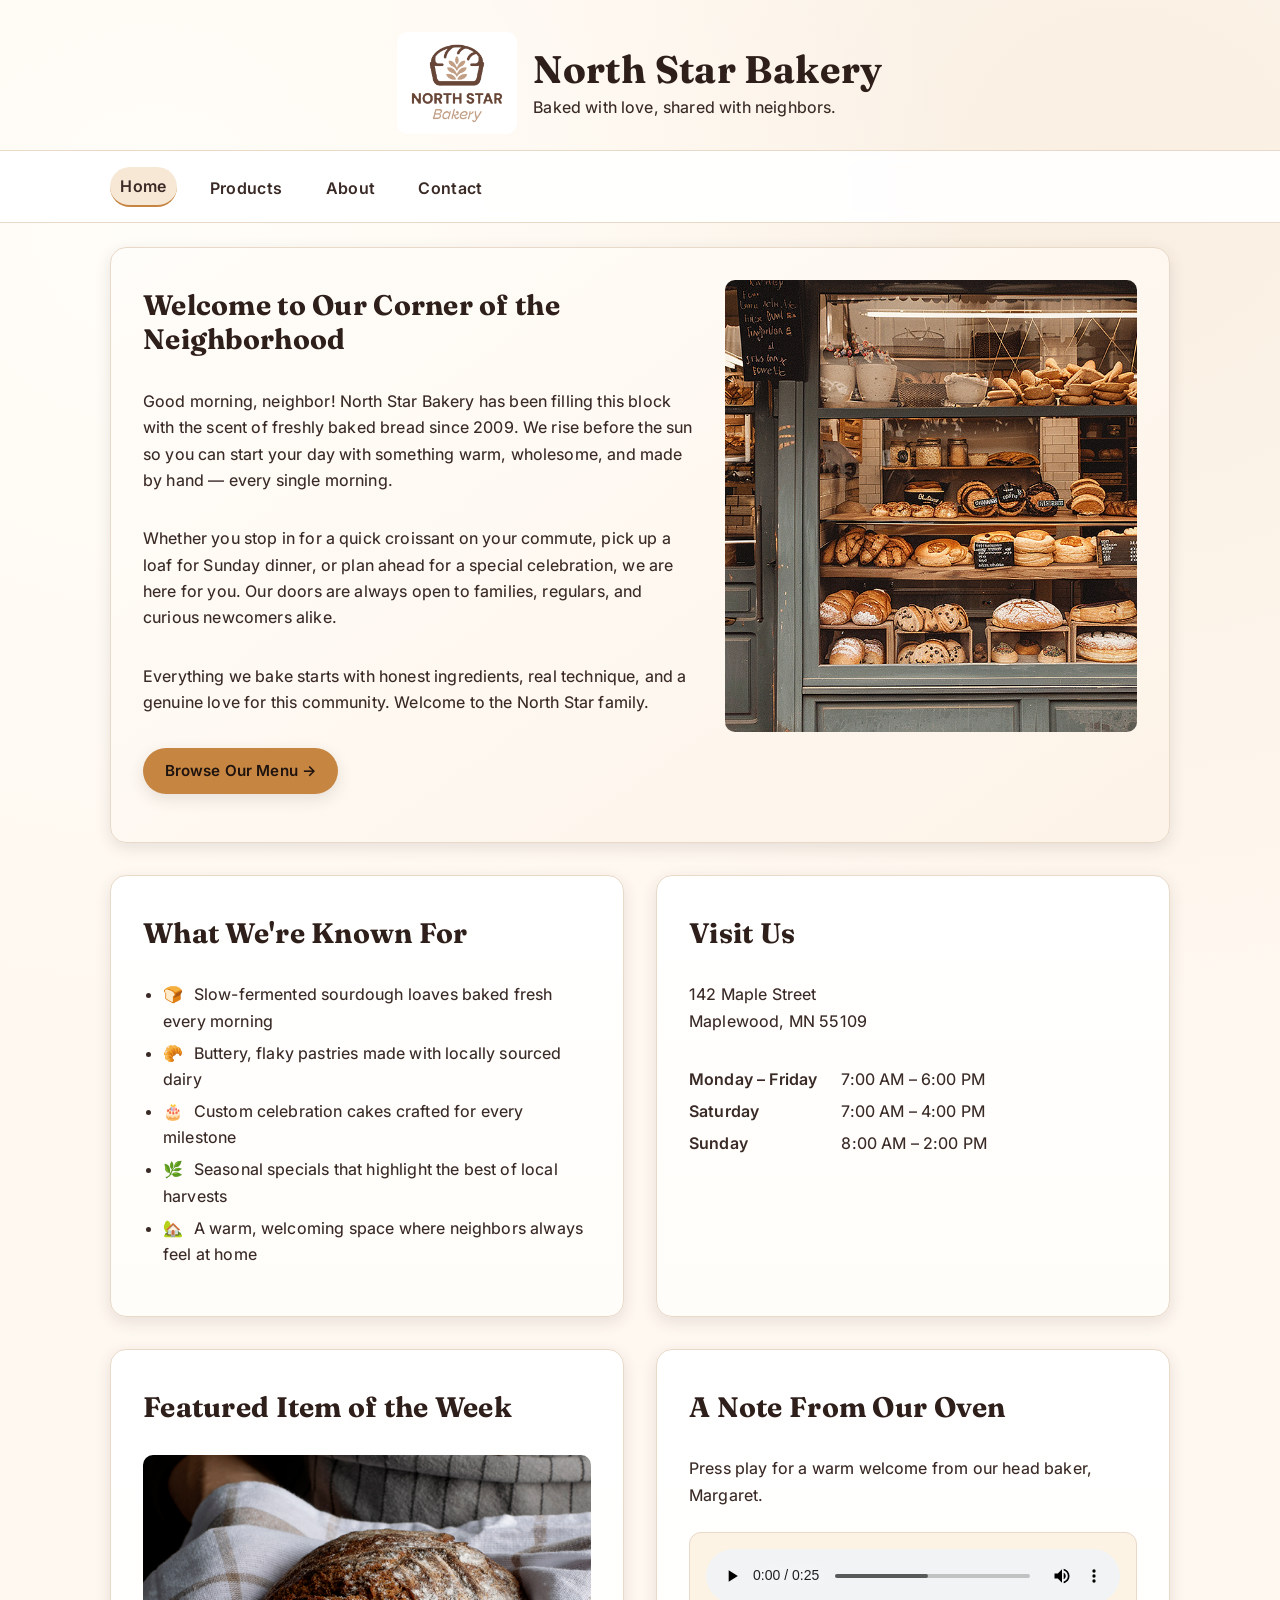
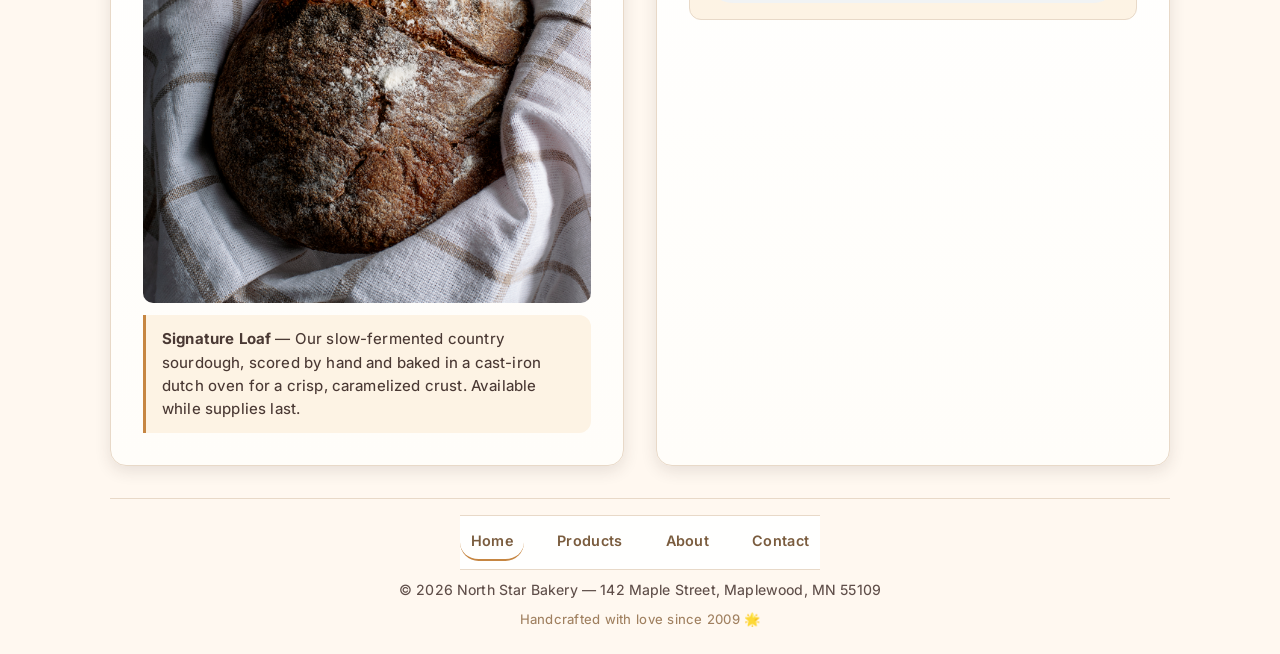
==== index.html @ 098cd8d0 "First commit." ====
<!DOCTYPE html>
<html lang="en">
<head>
  <meta charset="UTF-8">
  <meta name="viewport" content="width=device-width, initial-scale=1.0">
  <title>North Star Bakery</title>
  <meta name="description" content="North Star Bakery — handcrafted breads, pastries, and custom cakes baked fresh daily in Maplewood, MN. Order online or visit us at 142 Maple Street.">
  <link rel="stylesheet" href="css/index.css">
</head>
<body>

  <a class="skip-link" href="#main-content">Skip to main content</a>

  <header>
    <img src="Bakery_c/bakery-logo_c.png" alt="North Star Bakery logo" width="120">
    <div class="brand-block">
      <h1>North Star Bakery</h1>
      <p class="header-tagline">Baked with love, shared with neighbors.</p>
    </div>
  </header>

  <nav aria-label="Primary">
    <ul>
      <li><a href="index.html" aria-current="page">Home</a></li>
      <li><a href="products.html">Products</a></li>
      <li><a href="about.html">About</a></li>
      <li><a href="contact.html">Contact</a></li>
    </ul>
  </nav>

  <main class="home-main" id="main-content">

    <section>
      <h2>Welcome to Our Corner of the Neighborhood</h2>
      <img src="Bakery_c/bakery-storefront_c.png" alt="North Star Bakery storefront">
      <p>
        Good morning, neighbor! North Star Bakery has been filling this block with the scent of
        freshly baked bread since 2009. We rise before the sun so you can start your day with
        something warm, wholesome, and made by hand — every single morning.
      </p>
      <p>
        Whether you stop in for a quick croissant on your commute, pick up a loaf for Sunday dinner,
        or plan ahead for a special celebration, we are here for you. Our doors are always open to
        families, regulars, and curious newcomers alike.
      </p>
      <p>
        Everything we bake starts with honest ingredients, real technique, and a genuine love for
        this community. Welcome to the North Star family.
      </p>
          <p><a href="products.html" class="btn">Browse Our Menu →</a></p>
    </section>

    <section>
      <h2>What We're Known For</h2>
      <ul>
        <li><span class="list-icon">🍞</span> Slow-fermented sourdough loaves baked fresh every morning</li>
        <li><span class="list-icon">🥐</span> Buttery, flaky pastries made with locally sourced dairy</li>
        <li><span class="list-icon">🎂</span> Custom celebration cakes crafted for every milestone</li>
        <li><span class="list-icon">🌿</span> Seasonal specials that highlight the best of local harvests</li>
        <li><span class="list-icon">🏡</span> A warm, welcoming space where neighbors always feel at home</li>
      </ul>
    </section>

    <section>
      <h2>Visit Us</h2>
      <address>
        142 Maple Street<br>
        Maplewood, MN 55109
      </address>
      <dl>
        <dt>Monday – Friday</dt>
        <dd>7:00 AM – 6:00 PM</dd>
        <dt>Saturday</dt>
        <dd>7:00 AM – 4:00 PM</dd>
        <dt>Sunday</dt>
        <dd>8:00 AM – 2:00 PM</dd>
      </dl>
    </section>

    <section>
      <h2>Featured Item of the Week</h2>
      <figure>
        <img src="Bakery_c/bakery-signature-loaf_c.png" alt="Our signature sourdough loaf, golden and scored on top">
        <figcaption>
          <strong>Signature Loaf</strong> — Our slow-fermented country sourdough, scored by hand and
          baked in a cast-iron dutch oven for a crisp, caramelized crust. Available while supplies last.
        </figcaption>
      </figure>
    </section>

    <section>
      <h2>A Note From Our Oven</h2>
      <p>Press play for a warm welcome from our head baker, Margaret.</p>
      <div class="audio-wrapper">
      <audio controls>
        <source src="Bakery_c/bakery-welcome_c.mp3" type="audio/mpeg">
        <source src="Bakery_c/bakery-welcome-mixed_c.mp3" type="audio/mpeg">
        Your browser does not support audio playback. Please visit us in person for a warm welcome!
      </audio>
      </div>
    </section>

  </main>

  <footer>
    <nav class="footer-nav" aria-label="Footer">
      <a href="index.html">Home</a>
      <a href="products.html">Products</a>
      <a href="about.html">About</a>
      <a href="contact.html">Contact</a>
    </nav>
    <p class="footer-copy">&copy; 2026 North Star Bakery &mdash; 142 Maple Street, Maplewood, MN 55109</p>
    <p class="footer-tagline">Handcrafted with love since 2009 🌟</p>
  </footer>

</body>
</html>
---- css/index.css ----
@import url("shared.css");

/* Home page accents */
nav a[href="index.html"] {
  border-bottom-color: var(--color-accent);
}

.home-main > section {
  flex: 1 1 100%;
}

.home-main > section:first-of-type {
  background: linear-gradient(145deg, #fffdf9 0%, #fdf3e8 100%);
}

main > section:first-of-type p {
  max-width: 72ch;
}

figure figcaption {
  margin-top: 0.75rem;
  color: #4a3934;
}

.home-main > section:nth-of-type(4) figure {
  margin: 0;
}

.home-main > section:nth-of-type(5) p {
  margin-bottom: var(--space-1);
}

audio {
  margin-top: 0.5rem;
}

@media (min-width: 900px) {
  .home-main {
    flex-direction: row;
    flex-wrap: wrap;
    align-items: stretch;
  }

  .home-main > section:first-of-type {
    display: grid;
    grid-template-columns: 1.15fr 0.85fr;
    column-gap: var(--space-3);
    align-items: start;
  }

  .home-main > section:first-of-type h2,
  .home-main > section:first-of-type p:last-of-type {
    grid-column: 1 / 2;
  }

  .home-main > section:first-of-type img {
    grid-column: 2 / 3;
    grid-row: 1 / span 4;
    height: 100%;
    object-fit: cover;
  }

  .home-main > section:first-of-type {
    flex-basis: 100%;
  }

  .home-main > section:nth-of-type(n + 2) {
    flex: 1 1 calc(50% - var(--space-2));
  }
}
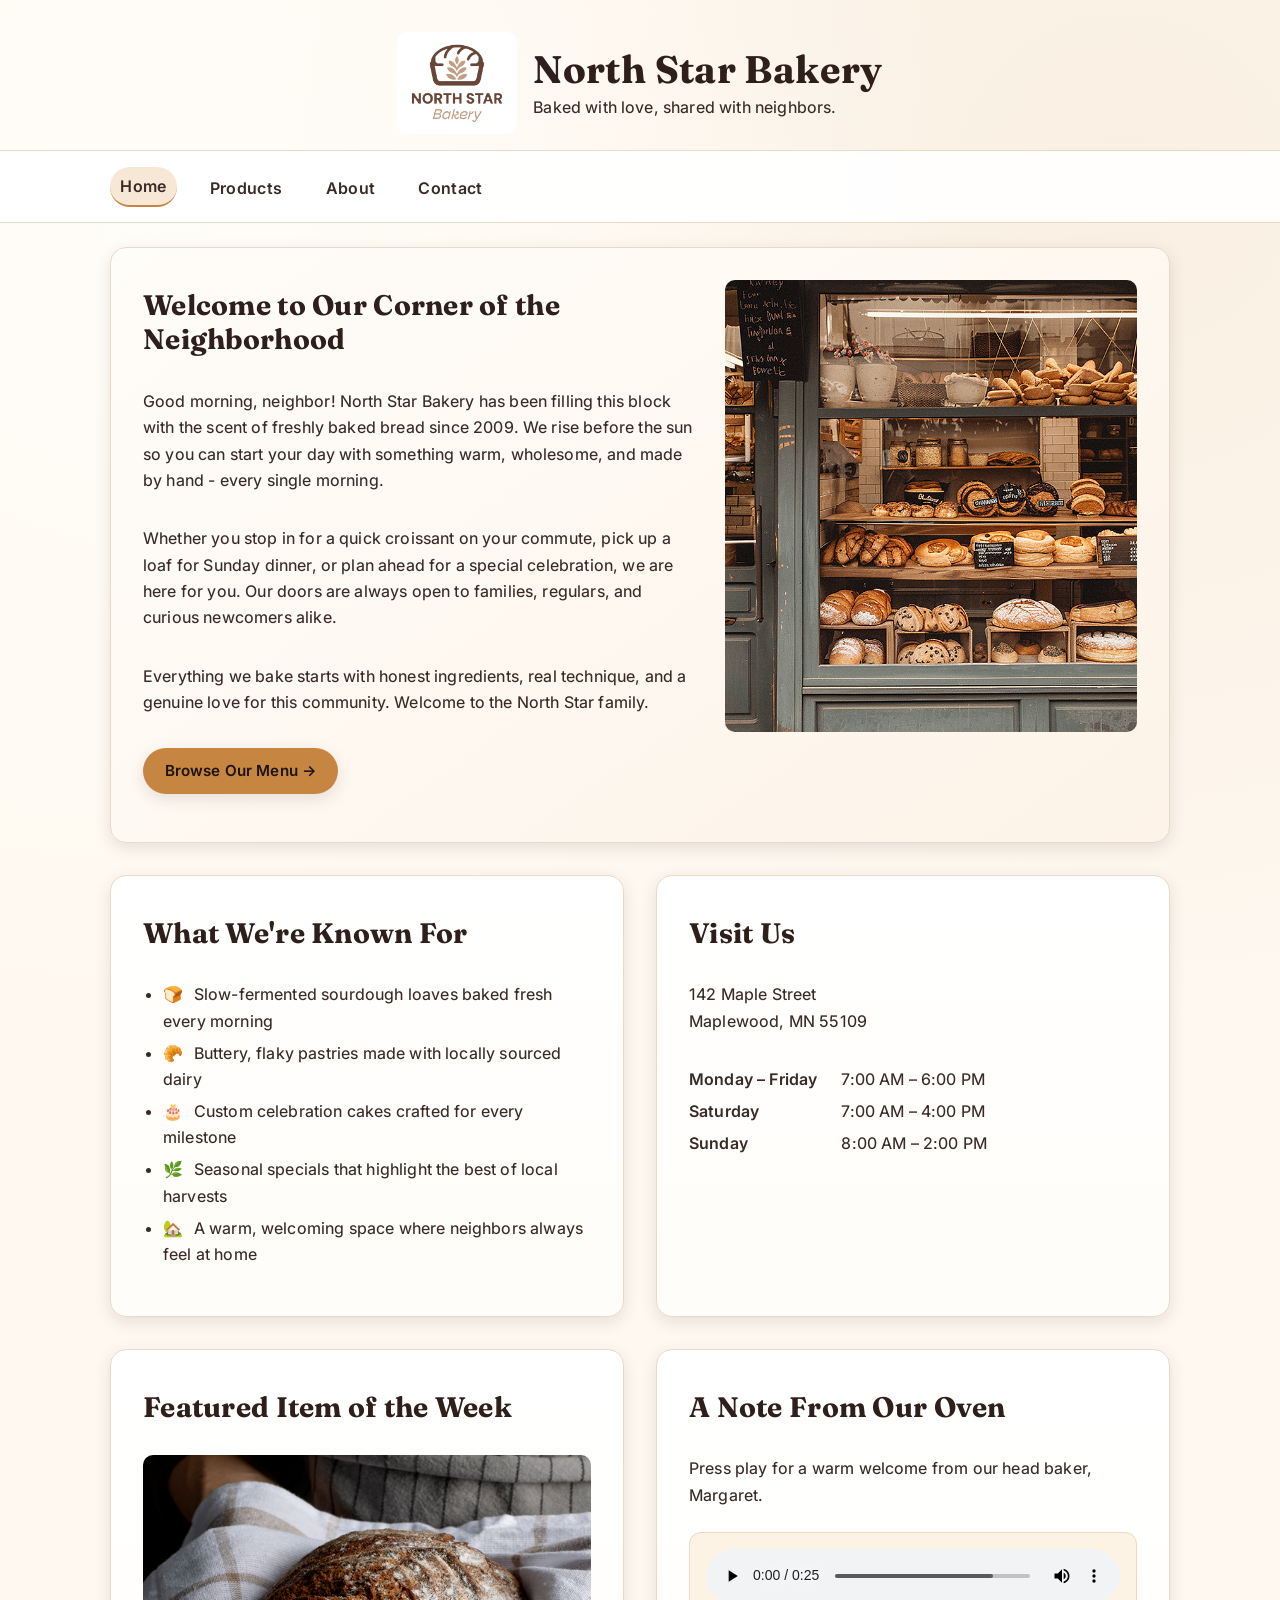
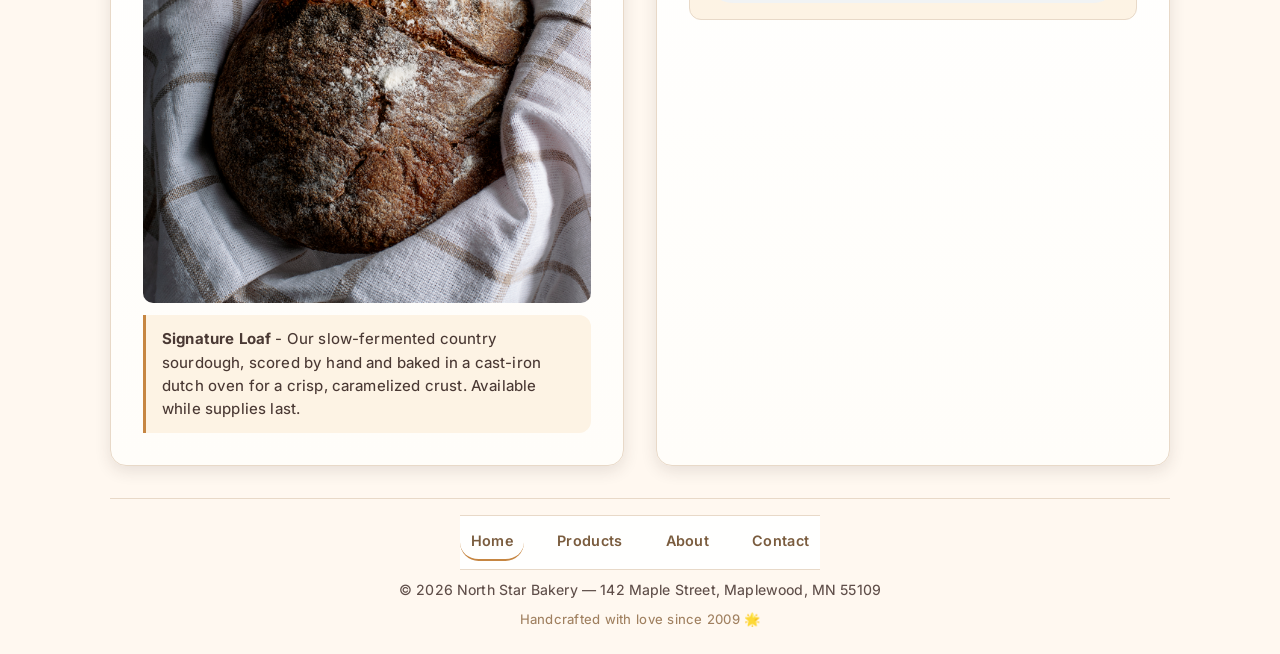
==== commit 736b72e6: "Fixing the "-"s" ====
--- a/index.html
+++ b/index.html
@@ -36,7 +36,7 @@
       <p>
         Good morning, neighbor! North Star Bakery has been filling this block with the scent of
         freshly baked bread since 2009. We rise before the sun so you can start your day with
-        something warm, wholesome, and made by hand — every single morning.
+        something warm, wholesome, and made by hand - every single morning.
       </p>
       <p>
         Whether you stop in for a quick croissant on your commute, pick up a loaf for Sunday dinner,
@@ -82,7 +82,7 @@
       <figure>
         <img src="Bakery_c/bakery-signature-loaf_c.png" alt="Our signature sourdough loaf, golden and scored on top">
         <figcaption>
-          <strong>Signature Loaf</strong> — Our slow-fermented country sourdough, scored by hand and
+          <strong>Signature Loaf</strong> - Our slow-fermented country sourdough, scored by hand and
           baked in a cast-iron dutch oven for a crisp, caramelized crust. Available while supplies last.
         </figcaption>
       </figure>
